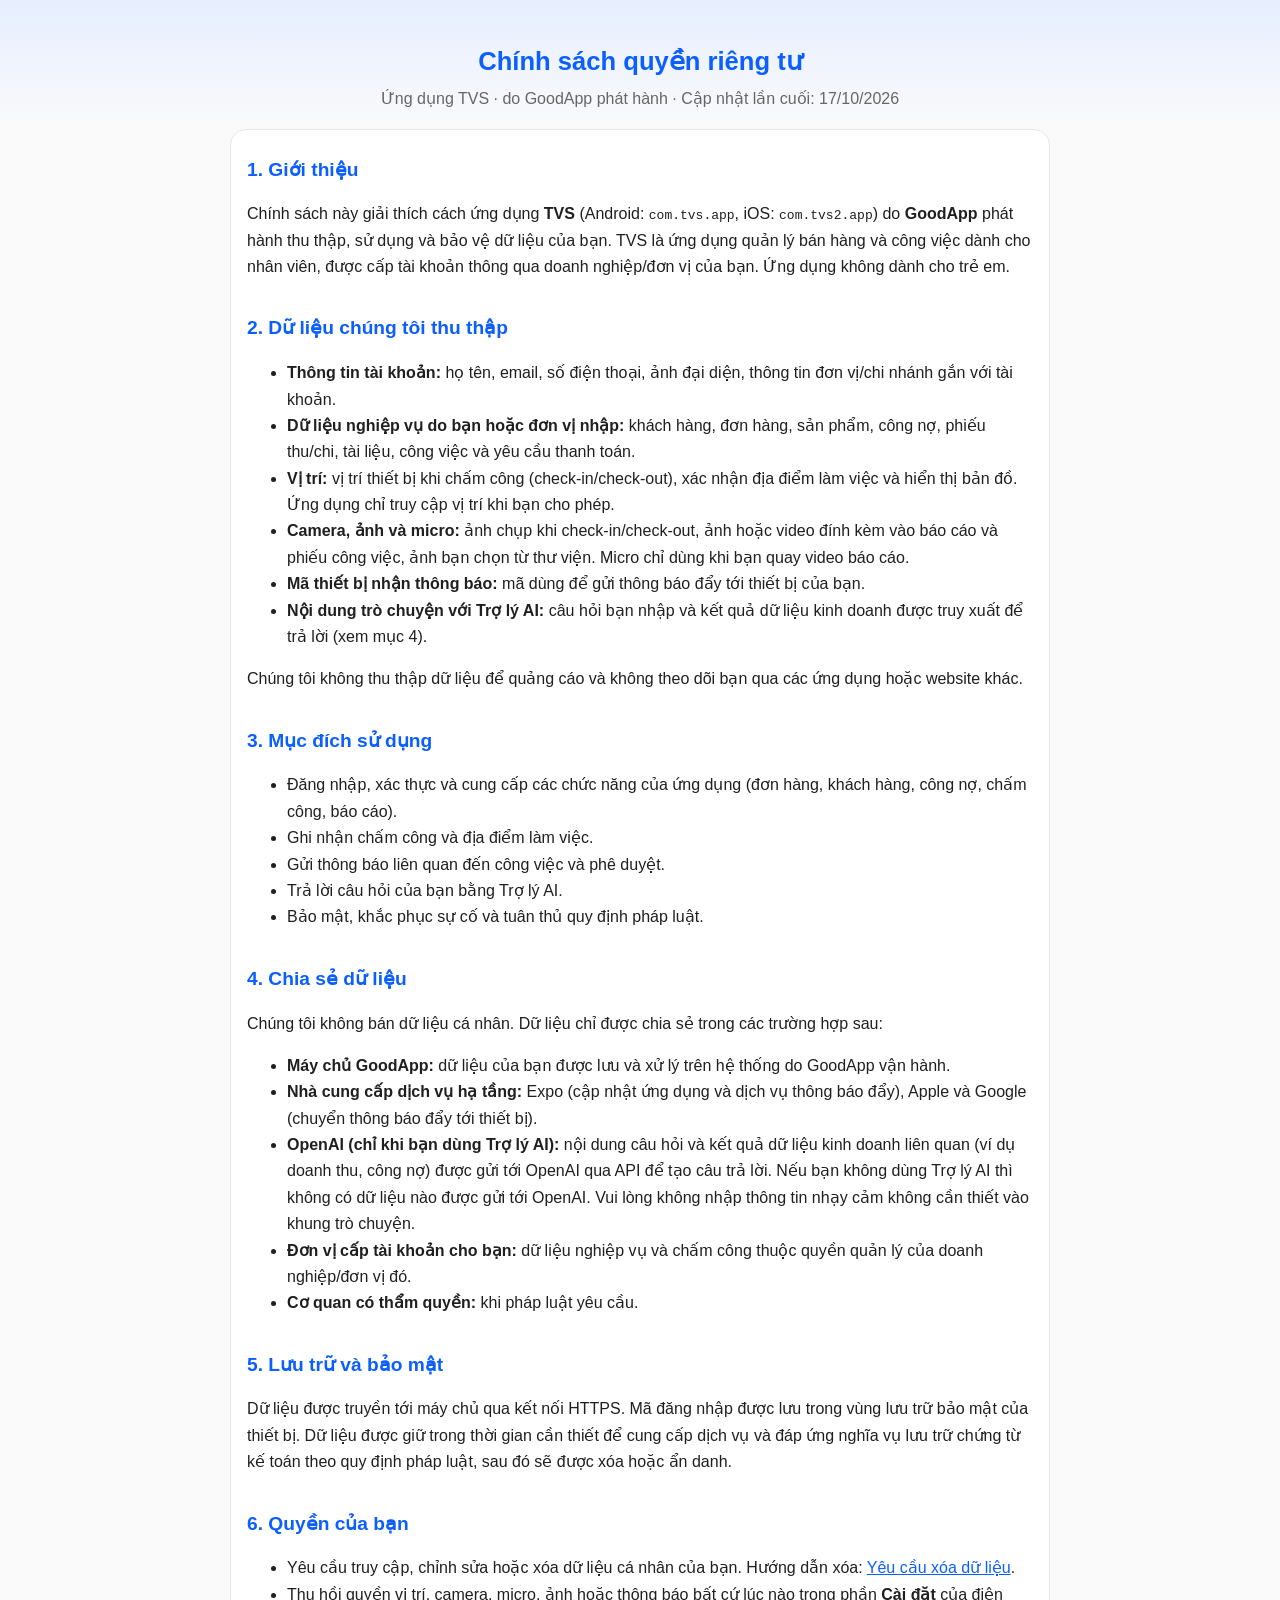
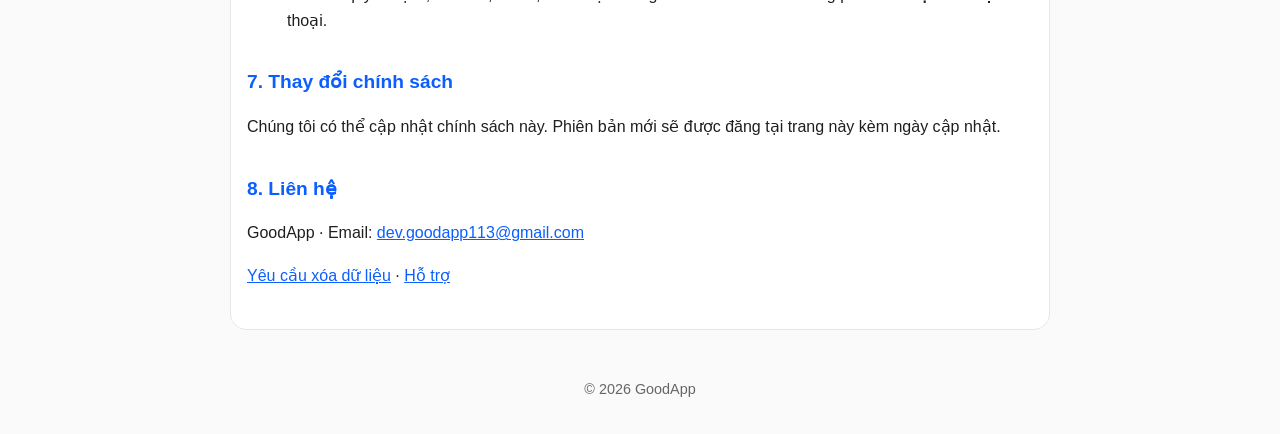
==== privacy.html @ c5c1d5bf "Add TVS data deletion page 2" ====
<!doctype html>
<html lang="vi">
<head>
  <meta charset="utf-8">
  <meta name="viewport" content="width=device-width, initial-scale=1">
  <title>Chính sách quyền riêng tư – TVS</title>
  <meta name="description" content="Chính sách quyền riêng tư của ứng dụng TVS (Android: com.tvs.app, iOS: com.tvs2.app) do GoodApp phát hành.">
  <link rel="stylesheet" href="assets/style.css">
</head>
<body>
  <header>
    <h1>Chính sách quyền riêng tư</h1>
    <p>Ứng dụng TVS · do GoodApp phát hành · Cập nhật lần cuối: 17/10/2026</p>
  </header>

  <main>
    <h2>1. Giới thiệu</h2>
    <p>Chính sách này giải thích cách ứng dụng <strong>TVS</strong> (Android: <code>com.tvs.app</code>, iOS: <code>com.tvs2.app</code>) do <strong>GoodApp</strong> phát hành thu thập, sử dụng và bảo vệ dữ liệu của bạn. TVS là ứng dụng quản lý bán hàng và công việc dành cho nhân viên, được cấp tài khoản thông qua doanh nghiệp/đơn vị của bạn. Ứng dụng không dành cho trẻ em.</p>

    <h2>2. Dữ liệu chúng tôi thu thập</h2>
    <ul>
      <li><strong>Thông tin tài khoản:</strong> họ tên, email, số điện thoại, ảnh đại diện, thông tin đơn vị/chi nhánh gắn với tài khoản.</li>
      <li><strong>Dữ liệu nghiệp vụ do bạn hoặc đơn vị nhập:</strong> khách hàng, đơn hàng, sản phẩm, công nợ, phiếu thu/chi, tài liệu, công việc và yêu cầu thanh toán.</li>
      <li><strong>Vị trí:</strong> vị trí thiết bị khi chấm công (check-in/check-out), xác nhận địa điểm làm việc và hiển thị bản đồ. Ứng dụng chỉ truy cập vị trí khi bạn cho phép.</li>
      <li><strong>Camera, ảnh và micro:</strong> ảnh chụp khi check-in/check-out, ảnh hoặc video đính kèm vào báo cáo và phiếu công việc, ảnh bạn chọn từ thư viện. Micro chỉ dùng khi bạn quay video báo cáo.</li>
      <li><strong>Mã thiết bị nhận thông báo:</strong> mã dùng để gửi thông báo đẩy tới thiết bị của bạn.</li>
      <li><strong>Nội dung trò chuyện với Trợ lý AI:</strong> câu hỏi bạn nhập và kết quả dữ liệu kinh doanh được truy xuất để trả lời (xem mục 4).</li>
    </ul>
    <p>Chúng tôi không thu thập dữ liệu để quảng cáo và không theo dõi bạn qua các ứng dụng hoặc website khác.</p>

    <h2>3. Mục đích sử dụng</h2>
    <ul>
      <li>Đăng nhập, xác thực và cung cấp các chức năng của ứng dụng (đơn hàng, khách hàng, công nợ, chấm công, báo cáo).</li>
      <li>Ghi nhận chấm công và địa điểm làm việc.</li>
      <li>Gửi thông báo liên quan đến công việc và phê duyệt.</li>
      <li>Trả lời câu hỏi của bạn bằng Trợ lý AI.</li>
      <li>Bảo mật, khắc phục sự cố và tuân thủ quy định pháp luật.</li>
    </ul>

    <h2>4. Chia sẻ dữ liệu</h2>
    <p>Chúng tôi không bán dữ liệu cá nhân. Dữ liệu chỉ được chia sẻ trong các trường hợp sau:</p>
    <ul>
      <li><strong>Máy chủ GoodApp:</strong> dữ liệu của bạn được lưu và xử lý trên hệ thống do GoodApp vận hành.</li>
      <li><strong>Nhà cung cấp dịch vụ hạ tầng:</strong> Expo (cập nhật ứng dụng và dịch vụ thông báo đẩy), Apple và Google (chuyển thông báo đẩy tới thiết bị).</li>
      <li><strong>OpenAI (chỉ khi bạn dùng Trợ lý AI):</strong> nội dung câu hỏi và kết quả dữ liệu kinh doanh liên quan (ví dụ doanh thu, công nợ) được gửi tới OpenAI qua API để tạo câu trả lời. Nếu bạn không dùng Trợ lý AI thì không có dữ liệu nào được gửi tới OpenAI. Vui lòng không nhập thông tin nhạy cảm không cần thiết vào khung trò chuyện.</li>
      <li><strong>Đơn vị cấp tài khoản cho bạn:</strong> dữ liệu nghiệp vụ và chấm công thuộc quyền quản lý của doanh nghiệp/đơn vị đó.</li>
      <li><strong>Cơ quan có thẩm quyền:</strong> khi pháp luật yêu cầu.</li>
    </ul>

    <h2>5. Lưu trữ và bảo mật</h2>
    <p>Dữ liệu được truyền tới máy chủ qua kết nối HTTPS. Mã đăng nhập được lưu trong vùng lưu trữ bảo mật của thiết bị. Dữ liệu được giữ trong thời gian cần thiết để cung cấp dịch vụ và đáp ứng nghĩa vụ lưu trữ chứng từ kế toán theo quy định pháp luật, sau đó sẽ được xóa hoặc ẩn danh.</p>

    <h2>6. Quyền của bạn</h2>
    <ul>
      <li>Yêu cầu truy cập, chỉnh sửa hoặc xóa dữ liệu cá nhân của bạn. Hướng dẫn xóa: <a href="./">Yêu cầu xóa dữ liệu</a>.</li>
      <li>Thu hồi quyền vị trí, camera, micro, ảnh hoặc thông báo bất cứ lúc nào trong phần <strong>Cài đặt</strong> của điện thoại.</li>
    </ul>

    <h2>7. Thay đổi chính sách</h2>
    <p>Chúng tôi có thể cập nhật chính sách này. Phiên bản mới sẽ được đăng tại trang này kèm ngày cập nhật.</p>

    <h2>8. Liên hệ</h2>
    <p>GoodApp · Email: <a href="mailto:dev.goodapp113@gmail.com">dev.goodapp113@gmail.com</a></p>
    <p><a href="./">Yêu cầu xóa dữ liệu</a> · <a href="support.html">Hỗ trợ</a></p>
  </main>

  <footer>© 2026 GoodApp</footer>
</body>
</html>
---- assets/style.css ----
:root {
  --accent: #0b5fff;
  --accent-soft: #e6eeff;
  --text: #1f1f1f;
  --muted: #666;
  --border: #e5e7eb;
  --bg: #fafafa;
  --card: #fff;
}
@media (prefers-color-scheme: dark) {
  :root {
    --accent: #6ea0ff;
    --accent-soft: #14213d;
    --text: #ececec;
    --muted: #a8a8a8;
    --border: #333;
    --bg: #121212;
    --card: #1c1c1c;
  }
}
* { box-sizing: border-box; }
body {
  margin: 0;
  font-family: "Segoe UI", Roboto, "Helvetica Neue", Arial, sans-serif;
  line-height: 1.65;
  color: var(--text);
  background: var(--bg);
}
header {
  background: linear-gradient(180deg, var(--accent-soft), var(--bg));
  padding: 32px 16px 16px;
  text-align: center;
}
header h1 { margin: 8px 0 4px; font-size: 1.6rem; color: var(--accent); }
header p { margin: 0; color: var(--muted); }
main {
  max-width: 820px;
  width: calc(100% - 32px);
  margin: 0 auto 48px;
  padding: 24px 16px;
  background: var(--card);
  border: 1px solid var(--border);
  border-radius: 16px;
}
h2 { font-size: 1.2rem; color: var(--accent); margin-top: 32px; }
h2:first-child { margin-top: 0; }
a { color: var(--accent); }
.btn {
  display: inline-block;
  padding: 12px 22px;
  border-radius: 12px;
  background: var(--accent);
  color: #fff;
  text-decoration: none;
  font-weight: 600;
}
.note { color: var(--muted); }
footer { text-align: center; color: var(--muted); padding-bottom: 32px; font-size: 0.9rem; }
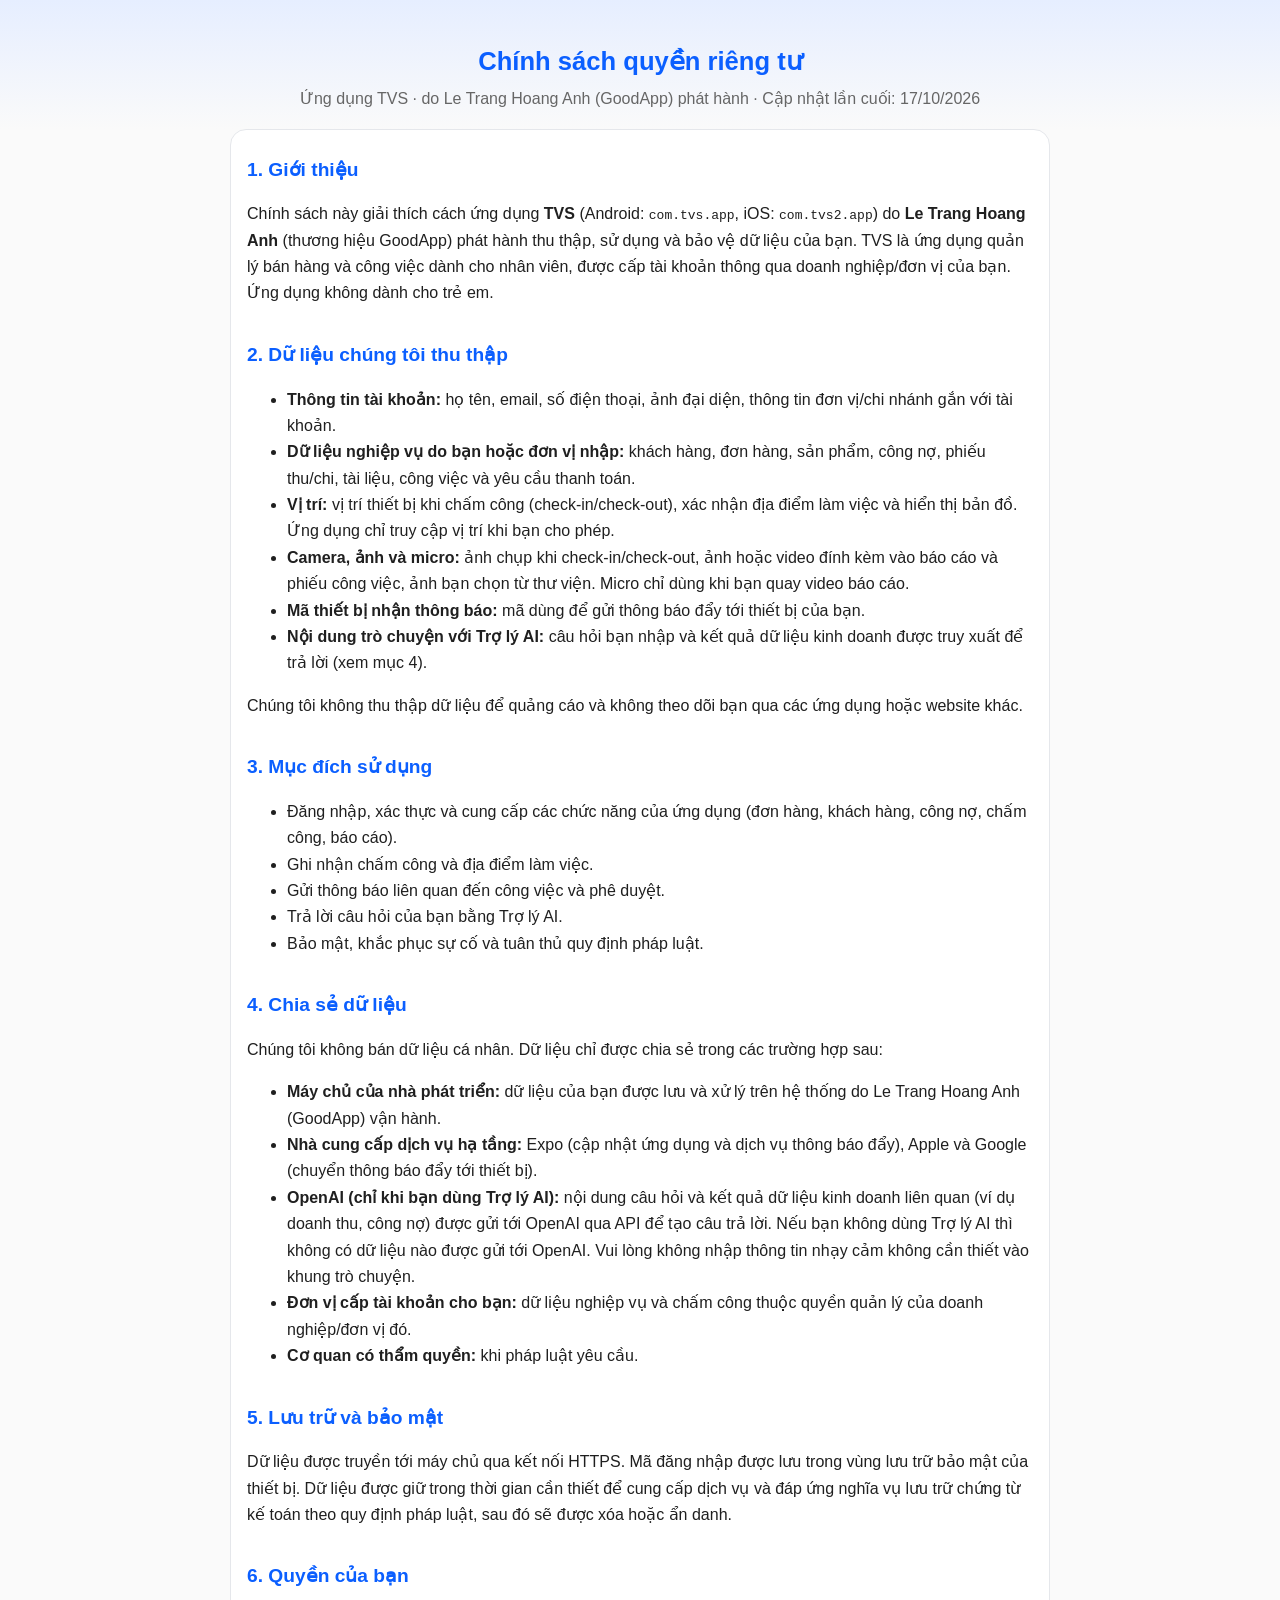
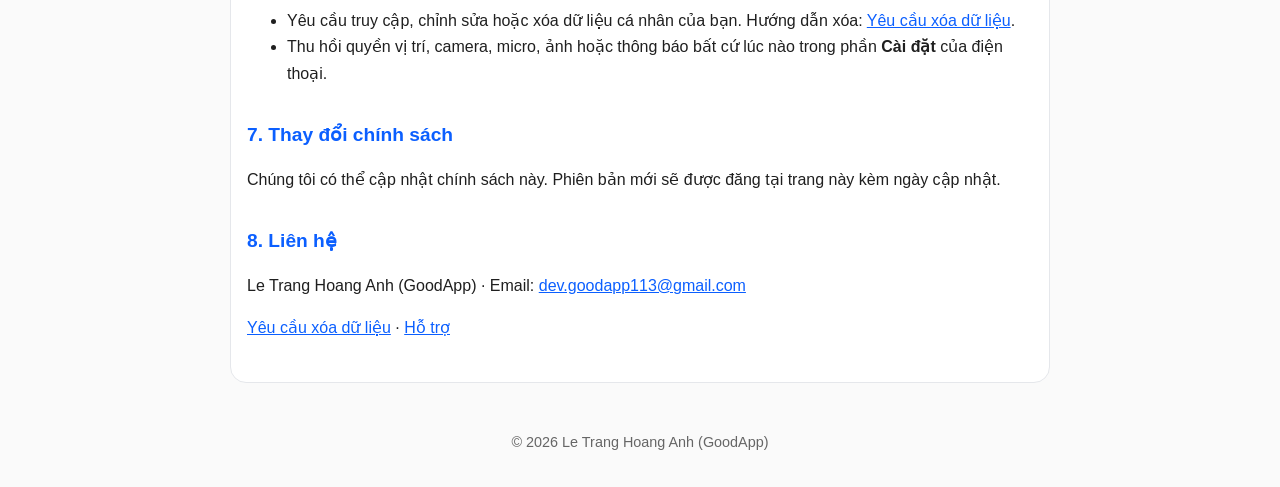
==== commit af99b78e: "Add developer name and retention period to policy pages Co-Authored-By: Claude Sonnet 5.5 <noreply@a" ====
--- a/privacy.html
+++ b/privacy.html
@@ -4,18 +4,18 @@
   <meta charset="utf-8">
   <meta name="viewport" content="width=device-width, initial-scale=1">
   <title>Chính sách quyền riêng tư – TVS</title>
-  <meta name="description" content="Chính sách quyền riêng tư của ứng dụng TVS (Android: com.tvs.app, iOS: com.tvs2.app) do GoodApp phát hành.">
+  <meta name="description" content="Chính sách quyền riêng tư của ứng dụng TVS (Android: com.tvs.app, iOS: com.tvs2.app) do Le Trang Hoang Anh (GoodApp) phát hành.">
   <link rel="stylesheet" href="assets/style.css">
 </head>
 <body>
   <header>
     <h1>Chính sách quyền riêng tư</h1>
-    <p>Ứng dụng TVS · do GoodApp phát hành · Cập nhật lần cuối: 17/10/2026</p>
+    <p>Ứng dụng TVS · do Le Trang Hoang Anh (GoodApp) phát hành · Cập nhật lần cuối: 17/10/2026</p>
   </header>
 
   <main>
     <h2>1. Giới thiệu</h2>
-    <p>Chính sách này giải thích cách ứng dụng <strong>TVS</strong> (Android: <code>com.tvs.app</code>, iOS: <code>com.tvs2.app</code>) do <strong>GoodApp</strong> phát hành thu thập, sử dụng và bảo vệ dữ liệu của bạn. TVS là ứng dụng quản lý bán hàng và công việc dành cho nhân viên, được cấp tài khoản thông qua doanh nghiệp/đơn vị của bạn. Ứng dụng không dành cho trẻ em.</p>
+    <p>Chính sách này giải thích cách ứng dụng <strong>TVS</strong> (Android: <code>com.tvs.app</code>, iOS: <code>com.tvs2.app</code>) do <strong>Le Trang Hoang Anh</strong> (thương hiệu GoodApp) phát hành thu thập, sử dụng và bảo vệ dữ liệu của bạn. TVS là ứng dụng quản lý bán hàng và công việc dành cho nhân viên, được cấp tài khoản thông qua doanh nghiệp/đơn vị của bạn. Ứng dụng không dành cho trẻ em.</p>
 
     <h2>2. Dữ liệu chúng tôi thu thập</h2>
     <ul>
@@ -40,7 +40,7 @@
     <h2>4. Chia sẻ dữ liệu</h2>
     <p>Chúng tôi không bán dữ liệu cá nhân. Dữ liệu chỉ được chia sẻ trong các trường hợp sau:</p>
     <ul>
-      <li><strong>Máy chủ GoodApp:</strong> dữ liệu của bạn được lưu và xử lý trên hệ thống do GoodApp vận hành.</li>
+      <li><strong>Máy chủ của nhà phát triển:</strong> dữ liệu của bạn được lưu và xử lý trên hệ thống do Le Trang Hoang Anh (GoodApp) vận hành.</li>
       <li><strong>Nhà cung cấp dịch vụ hạ tầng:</strong> Expo (cập nhật ứng dụng và dịch vụ thông báo đẩy), Apple và Google (chuyển thông báo đẩy tới thiết bị).</li>
       <li><strong>OpenAI (chỉ khi bạn dùng Trợ lý AI):</strong> nội dung câu hỏi và kết quả dữ liệu kinh doanh liên quan (ví dụ doanh thu, công nợ) được gửi tới OpenAI qua API để tạo câu trả lời. Nếu bạn không dùng Trợ lý AI thì không có dữ liệu nào được gửi tới OpenAI. Vui lòng không nhập thông tin nhạy cảm không cần thiết vào khung trò chuyện.</li>
       <li><strong>Đơn vị cấp tài khoản cho bạn:</strong> dữ liệu nghiệp vụ và chấm công thuộc quyền quản lý của doanh nghiệp/đơn vị đó.</li>
@@ -60,10 +60,10 @@
     <p>Chúng tôi có thể cập nhật chính sách này. Phiên bản mới sẽ được đăng tại trang này kèm ngày cập nhật.</p>
 
     <h2>8. Liên hệ</h2>
-    <p>GoodApp · Email: <a href="mailto:dev.goodapp113@gmail.com">dev.goodapp113@gmail.com</a></p>
+    <p>Le Trang Hoang Anh (GoodApp) · Email: <a href="mailto:dev.goodapp113@gmail.com">dev.goodapp113@gmail.com</a></p>
     <p><a href="./">Yêu cầu xóa dữ liệu</a> · <a href="support.html">Hỗ trợ</a></p>
   </main>
 
-  <footer>© 2026 GoodApp</footer>
+  <footer>© 2026 Le Trang Hoang Anh (GoodApp)</footer>
 </body>
 </html>
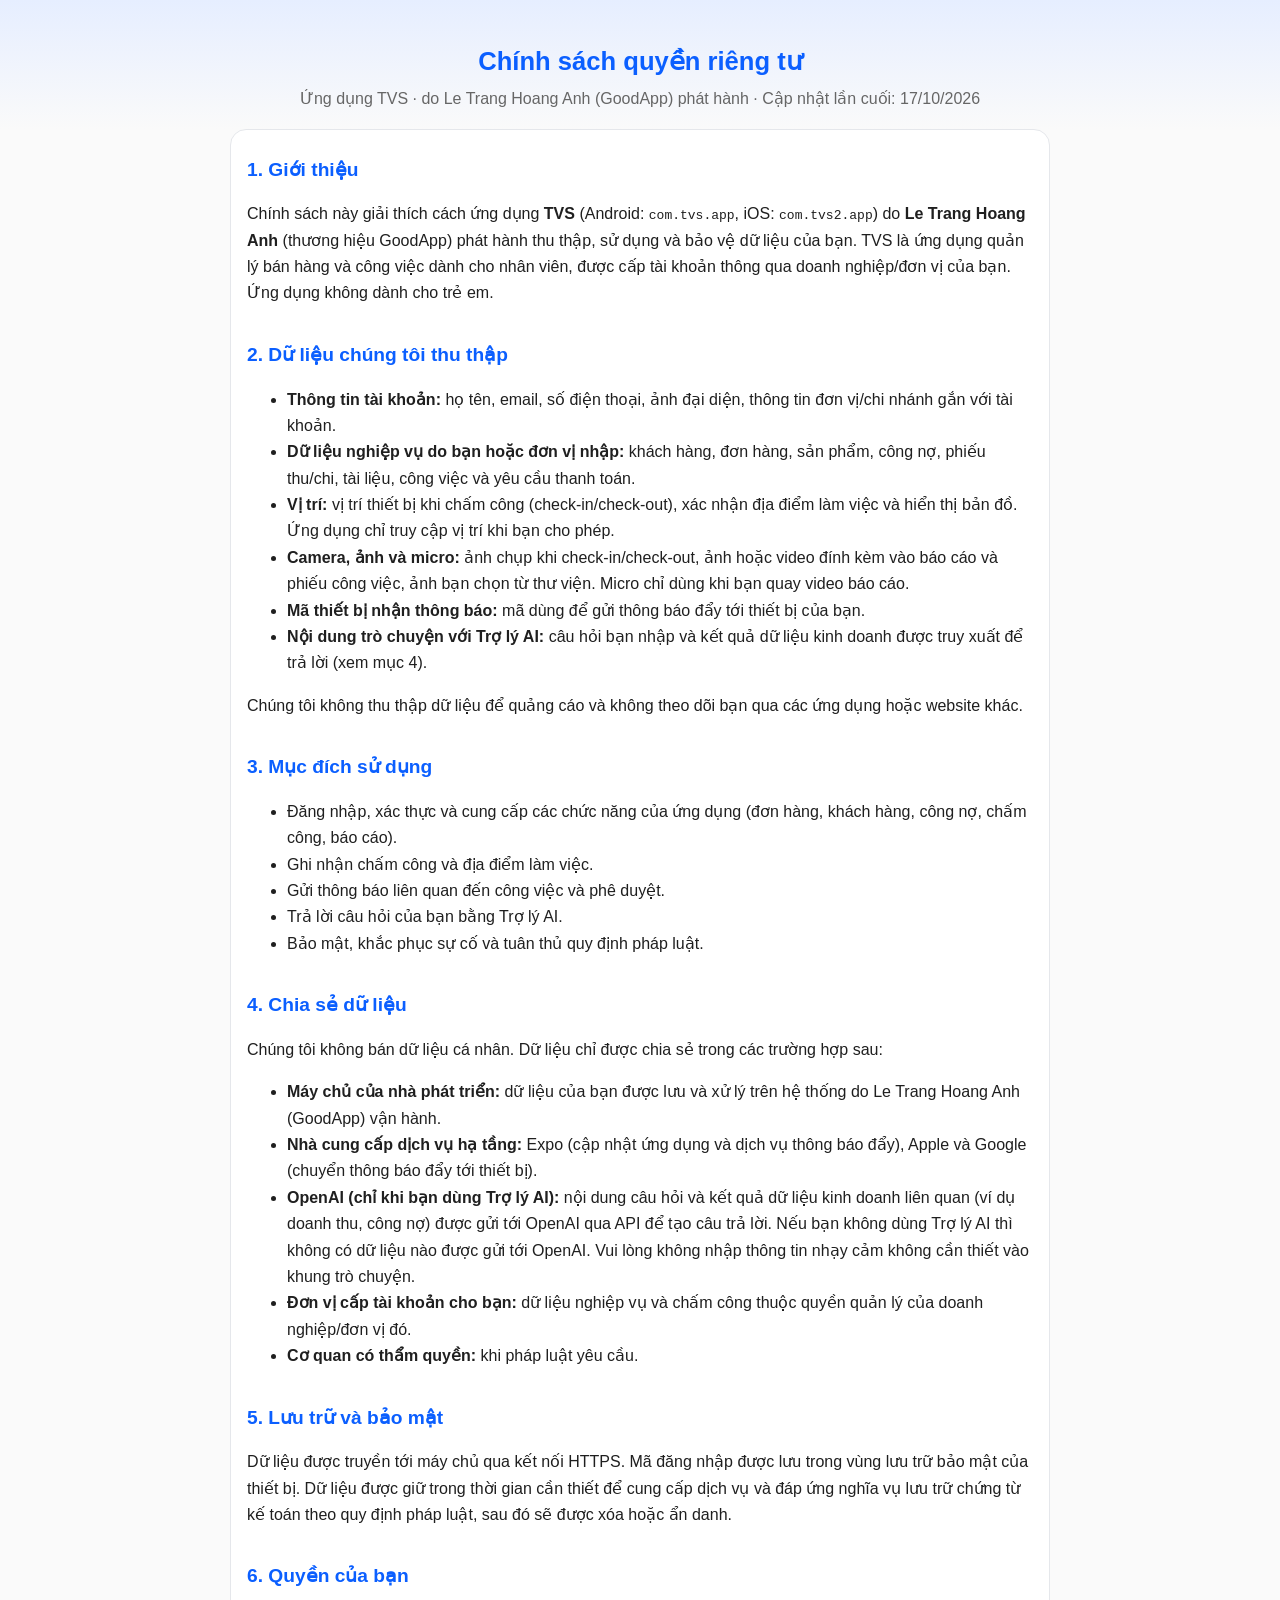
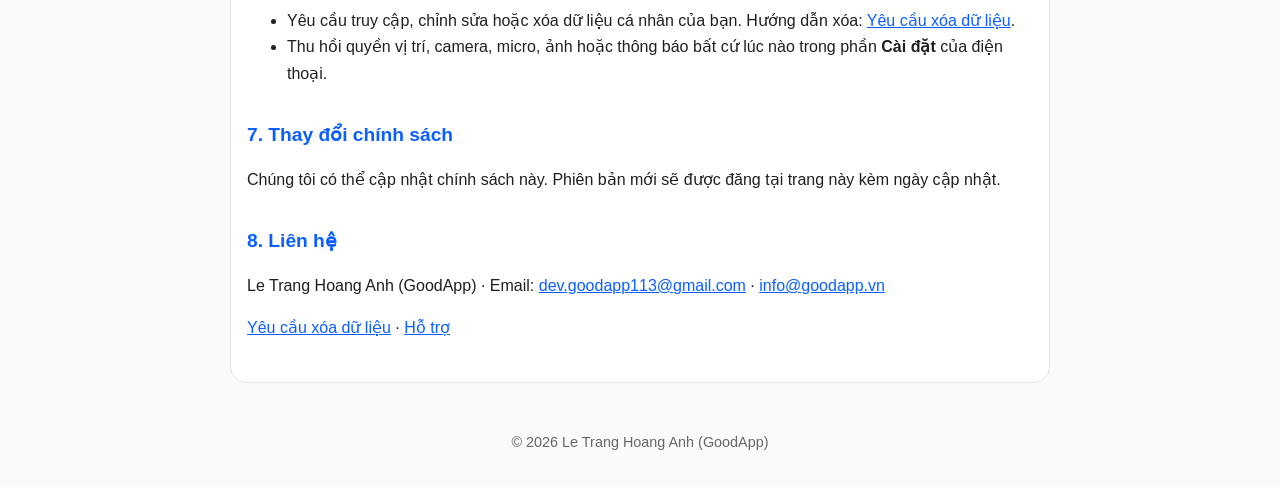
==== commit e172abd8: "Retitle as account and data deletion, add Play link and info@goodapp.vn Co-Authored-By: Claude Sonne" ====
--- a/privacy.html
+++ b/privacy.html
@@ -60,7 +60,7 @@
     <p>Chúng tôi có thể cập nhật chính sách này. Phiên bản mới sẽ được đăng tại trang này kèm ngày cập nhật.</p>
 
     <h2>8. Liên hệ</h2>
-    <p>Le Trang Hoang Anh (GoodApp) · Email: <a href="mailto:dev.goodapp113@gmail.com">dev.goodapp113@gmail.com</a></p>
+    <p>Le Trang Hoang Anh (GoodApp) · Email: <a href="mailto:dev.goodapp113@gmail.com">dev.goodapp113@gmail.com</a> · <a href="mailto:info@goodapp.vn">info@goodapp.vn</a></p>
     <p><a href="./">Yêu cầu xóa dữ liệu</a> · <a href="support.html">Hỗ trợ</a></p>
   </main>
 
